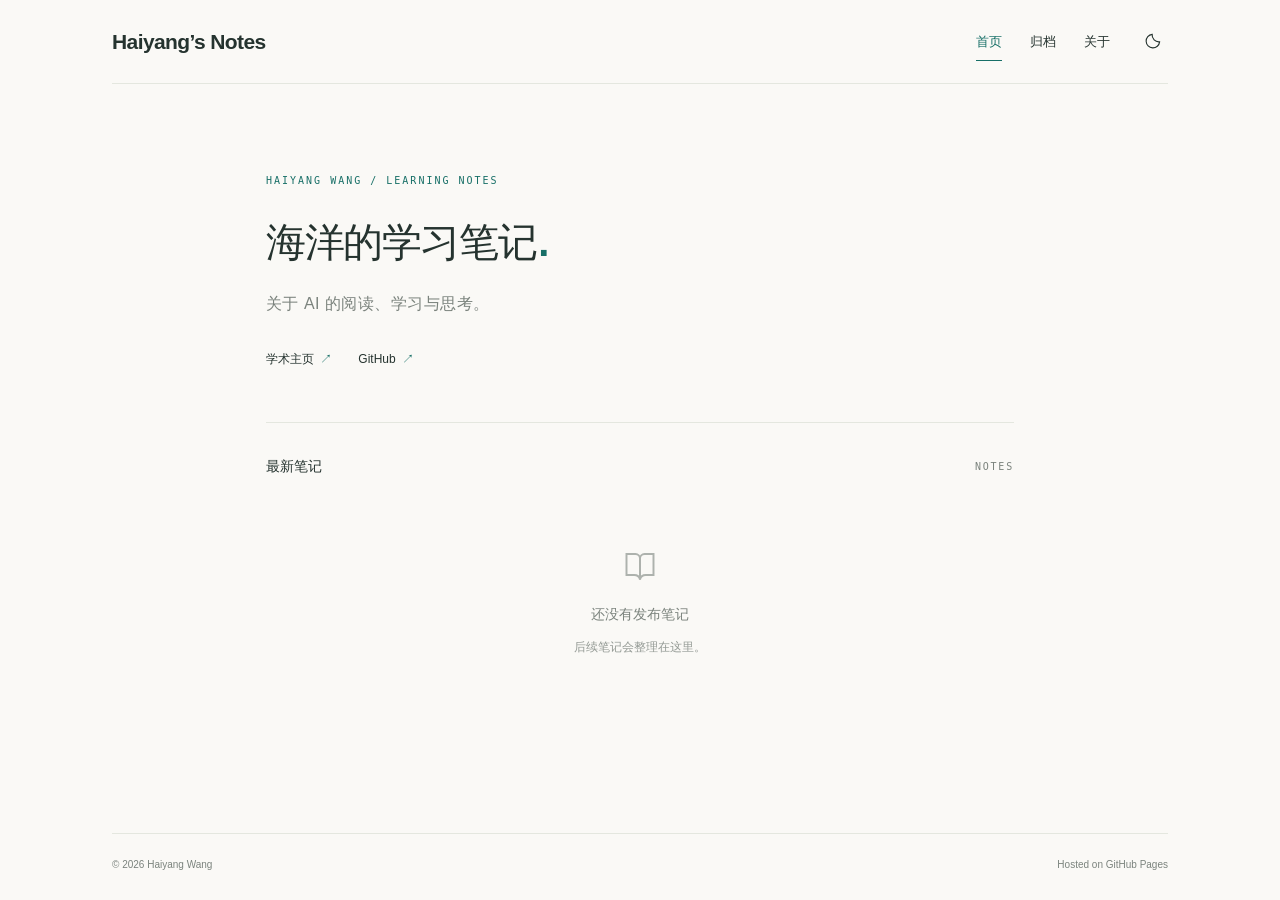
==== site/index.html @ 28d54339 "Add empty learning notes website and GitHub Pages deployment" ====
<!doctype html>
<html lang="zh-CN">
<head>
<meta charset="utf-8"><meta name="viewport" content="width=device-width,initial-scale=1">
<title>首页 · 海洋的学习笔记</title>
<meta name="description" content="汪海洋的学习笔记网站，记录关于 AI 的阅读、学习与思考。">
<meta name="color-scheme" content="light dark">
<link rel="icon" href="./favicon.svg" type="image/svg+xml">
<link rel="stylesheet" href="./styles.css">
<script src="./theme.js" defer></script>
</head>
<body>
<a class="skip-link" href="#main">跳到正文</a>
<header class="site-header"><div class="header-inner"><a class="brand" href="./index.html">Haiyang’s Notes</a><nav aria-label="主导航"><a href="./index.html" aria-current="page">首页</a><a href="./archive.html">归档</a><a href="./about.html">关于</a><button class="theme-toggle" type="button" aria-label="切换深色模式" title="切换深色模式"><svg aria-hidden="true" width="18" height="18" viewBox="0 0 24 24" fill="none" stroke="currentColor" stroke-width="1.5"><path d="M20.8 13.1A9 9 0 0 1 10.9 3.2 9 9 0 1 0 20.8 13.1Z"/></svg></button></nav></div></header>
<main id="main"><section class="intro"><p class="eyebrow">HAIYANG WANG / LEARNING NOTES</p><h1>海洋的学习笔记<span>.</span></h1><p class="subtitle">关于 AI 的阅读、学习与思考。</p><div class="intro-links"><a href="https://haiyang-w.github.io/">学术主页 <span aria-hidden="true">↗</span></a><a href="https://github.com/Haiyang-W/ai-frontier-notes">GitHub <span aria-hidden="true">↗</span></a></div></section><section class="notes" aria-labelledby="notes-title"><div class="section-heading"><h2 id="notes-title">最新笔记</h2><span>NOTES</span></div><div class="empty-state"><svg aria-hidden="true" width="36" height="36" viewBox="0 0 24 24" fill="none" stroke="currentColor" stroke-width="1.3"><path d="M3 4h6a3 3 0 0 1 3 3v14a4 4 0 0 0-4-3H3z"/><path d="M21 4h-6a3 3 0 0 0-3 3v14a4 4 0 0 1 4-3h5z"/></svg><p>还没有发布笔记</p><span>后续笔记会整理在这里。</span></div></section></main>
<footer class="site-footer"><span>© 2026 Haiyang Wang</span><span>Hosted on <a href="https://pages.github.com/">GitHub Pages</a></span></footer>
</body>
</html>
---- site/styles.css ----
:root{color-scheme:light dark;--bg:#faf9f6;--fg:#25332f;--muted:#7b837d;--border:#e4e7df;--accent:#176f67;--panel:#f2f3ed;font-family:-apple-system,BlinkMacSystemFont,"Segoe UI","PingFang SC","Microsoft YaHei",sans-serif;font-synthesis:none}
@media(prefers-color-scheme:dark){:root:not([data-theme=light]){--bg:#191f1d;--fg:#e2e8e2;--muted:#9aa69e;--border:#343f38;--accent:#87c9b9;--panel:#202823}}
:root[data-theme=dark]{--bg:#191f1d;--fg:#e2e8e2;--muted:#9aa69e;--border:#343f38;--accent:#87c9b9;--panel:#202823;color-scheme:dark}:root[data-theme=light]{color-scheme:light}
*{box-sizing:border-box}body{margin:0;min-height:100vh;display:flex;flex-direction:column;background:var(--bg);color:var(--fg);line-height:1.8}a{color:inherit;text-decoration:none}a:hover{color:var(--accent)}a:focus-visible,button:focus-visible{outline:2px solid var(--accent);outline-offset:5px;border-radius:3px}.skip-link{position:fixed;top:-60px;left:16px;background:var(--bg);padding:8px 14px;z-index:10}.skip-link:focus{top:10px}.site-header{padding:0 28px}.header-inner{max-width:1056px;margin:auto;height:84px;border-bottom:1px solid var(--border);display:flex;justify-content:space-between;align-items:center;gap:24px}.brand{font-size:21px;letter-spacing:-.6px;font-weight:650;white-space:nowrap}nav{display:flex;align-items:center;gap:28px;font-size:13px}nav a{padding:7px 0}nav a[aria-current=page]{color:var(--accent);box-shadow:0 1px var(--accent)}.theme-toggle{width:30px;height:30px;padding:5px;border:0;color:var(--fg);background:none;cursor:pointer;display:grid;place-items:center}main{width:100%;max-width:804px;padding:0 28px;margin:0 auto;flex:1}.intro{padding:88px 0 52px;border-bottom:1px solid var(--border)}.eyebrow{font-family:ui-monospace,SFMono-Regular,Menlo,monospace;font-size:10px;font-weight:500;color:var(--accent);letter-spacing:2px;margin:0 0 22px}h1{font-size:40px;letter-spacing:-1.4px;line-height:1.5;margin:0;font-weight:650}h1>span{color:var(--accent);margin-left:2px}.subtitle{font-size:16px;letter-spacing:.03em;color:var(--muted);margin:18px 0 0}.intro-links{display:flex;gap:26px;font-size:12px;margin-top:30px}.intro-links span{color:var(--accent);margin-left:3px}.notes{padding-top:31px}.section-heading{display:flex;align-items:center;justify-content:space-between}.section-heading h2{font-size:14px;font-weight:550;margin:0}.section-heading>span{font:10px ui-monospace,SFMono-Regular,Menlo,monospace;letter-spacing:1.8px;color:var(--muted)}.empty-state{text-align:center;padding:68px 18px 95px;color:var(--muted)}.empty-state svg{display:block;margin:0 auto 18px;color:var(--muted);opacity:.6}.empty-state p{font-size:14px;margin:0 0 5px}.empty-state>span{font-size:12px;opacity:.8}.site-footer{max-width:1056px;width:calc(100% - 56px);margin:28px auto 0;padding:22px 0 26px;border-top:1px solid var(--border);font-size:10px;color:var(--muted);display:flex;justify-content:space-between;gap:20px}.page-intro{padding:76px 0 40px;border-bottom:1px solid var(--border)}.about-copy{padding:30px 0 80px;font-size:15px;line-height:2}.about-copy p{margin:0 0 18px}.about-links{display:flex;gap:25px;margin-top:30px;font-size:13px;color:var(--accent)}
@media(max-width:600px){.site-header{padding:0 22px}.header-inner{height:72px;gap:12px}.brand{font-size:18px}nav{gap:17px;font-size:12px}.theme-toggle{width:24px;height:24px;padding:3px}main{padding:0 24px}.intro{padding:65px 0 38px}h1{font-size:31px;letter-spacing:-.8px}.subtitle{font-size:14px}.eyebrow{font-size:9px;letter-spacing:1.4px}.empty-state{padding:64px 0 78px}.site-footer{width:calc(100% - 48px);font-size:9px}.page-intro{padding-top:60px}}
@media(max-width:350px){.brand{font-size:16px}nav{gap:12px}.site-header{padding:0 16px}}
@media(prefers-reduced-motion:reduce){*{scroll-behavior:auto!important}}
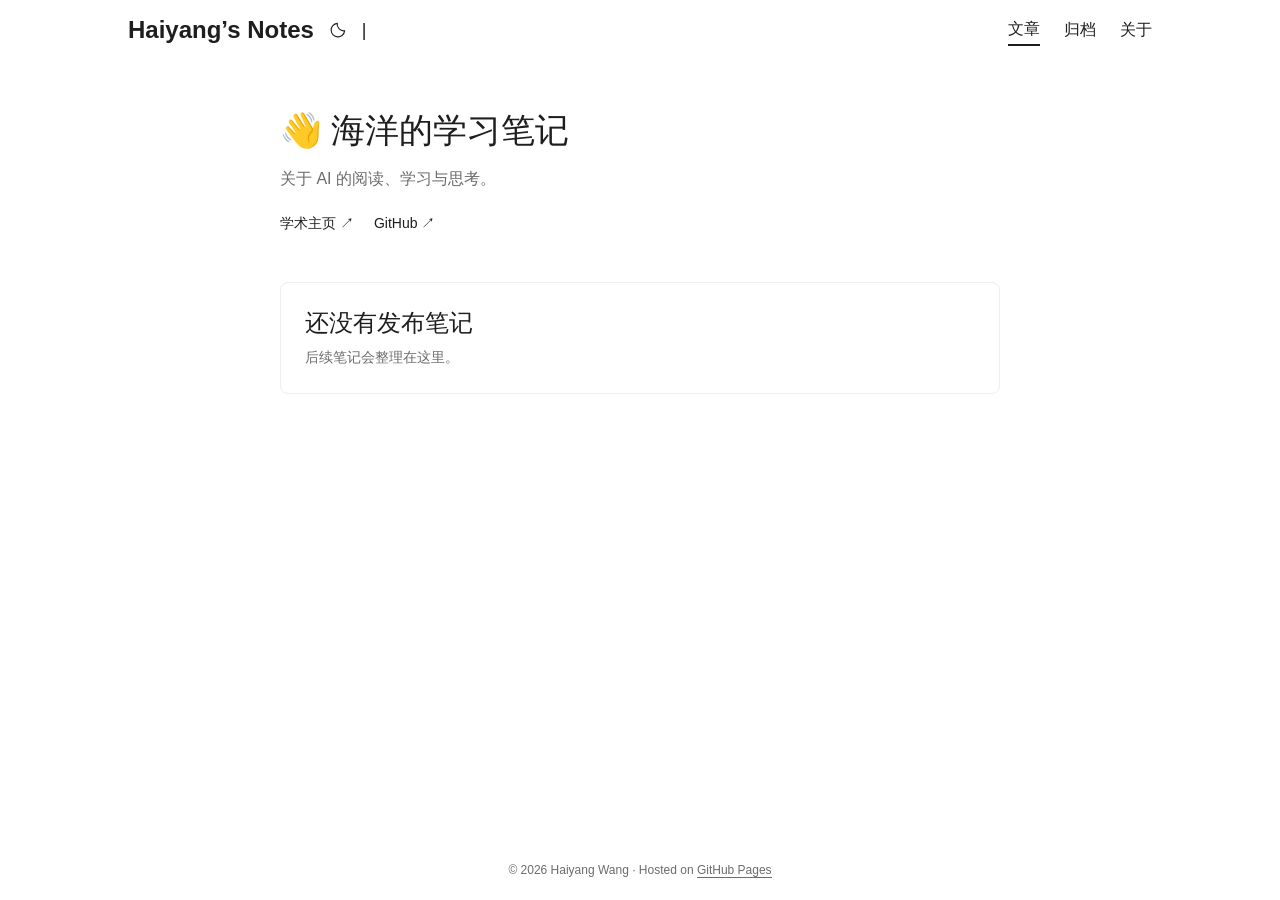
==== commit 490b13ad: "Restyle empty notes site with LilLog-inspired layout" ====
--- a/site/index.html
+++ b/site/index.html
@@ -11,8 +11,8 @@
 </head>
 <body>
 <a class="skip-link" href="#main">跳到正文</a>
-<header class="site-header"><div class="header-inner"><a class="brand" href="./index.html">Haiyang’s Notes</a><nav aria-label="主导航"><a href="./index.html" aria-current="page">首页</a><a href="./archive.html">归档</a><a href="./about.html">关于</a><button class="theme-toggle" type="button" aria-label="切换深色模式" title="切换深色模式"><svg aria-hidden="true" width="18" height="18" viewBox="0 0 24 24" fill="none" stroke="currentColor" stroke-width="1.5"><path d="M20.8 13.1A9 9 0 0 1 10.9 3.2 9 9 0 1 0 20.8 13.1Z"/></svg></button></nav></div></header>
-<main id="main"><section class="intro"><p class="eyebrow">HAIYANG WANG / LEARNING NOTES</p><h1>海洋的学习笔记<span>.</span></h1><p class="subtitle">关于 AI 的阅读、学习与思考。</p><div class="intro-links"><a href="https://haiyang-w.github.io/">学术主页 <span aria-hidden="true">↗</span></a><a href="https://github.com/Haiyang-W/ai-frontier-notes">GitHub <span aria-hidden="true">↗</span></a></div></section><section class="notes" aria-labelledby="notes-title"><div class="section-heading"><h2 id="notes-title">最新笔记</h2><span>NOTES</span></div><div class="empty-state"><svg aria-hidden="true" width="36" height="36" viewBox="0 0 24 24" fill="none" stroke="currentColor" stroke-width="1.3"><path d="M3 4h6a3 3 0 0 1 3 3v14a4 4 0 0 0-4-3H3z"/><path d="M21 4h-6a3 3 0 0 0-3 3v14a4 4 0 0 1 4-3h5z"/></svg><p>还没有发布笔记</p><span>后续笔记会整理在这里。</span></div></section></main>
+<header class="site-header"><div class="header-inner"><div class="logo-group"><a class="brand" href="./index.html">Haiyang’s Notes</a><button class="theme-toggle" type="button" aria-label="切换深色模式" title="切换深色模式"><svg aria-hidden="true" width="18" height="18" viewBox="0 0 24 24" fill="none" stroke="currentColor" stroke-width="1.5"><path d="M20.8 13.1A9 9 0 0 1 10.9 3.2 9 9 0 1 0 20.8 13.1Z"/></svg></button><span class="logo-divider" aria-hidden="true">|</span></div><nav aria-label="主导航"><a href="./index.html" aria-current="page">文章</a><a href="./archive.html">归档</a><a href="./about.html">关于</a></nav></div></header>
+<main id="main"><section class="intro"><h1>👋 海洋的学习笔记</h1><p class="subtitle">关于 AI 的阅读、学习与思考。</p><div class="intro-links"><a href="https://haiyang-w.github.io/">学术主页 <span aria-hidden="true">↗</span></a><a href="https://github.com/Haiyang-W">GitHub <span aria-hidden="true">↗</span></a></div></section><section class="notes" aria-labelledby="notes-title"><div class="empty-state"><h2 id="notes-title">还没有发布笔记</h2><p>后续笔记会整理在这里。</p></div></section></main>
 <footer class="site-footer"><span>© 2026 Haiyang Wang</span><span>Hosted on <a href="https://pages.github.com/">GitHub Pages</a></span></footer>
 </body>
 </html>
--- a/site/styles.css
+++ b/site/styles.css
@@ -1,7 +1,140 @@
-:root{color-scheme:light dark;--bg:#faf9f6;--fg:#25332f;--muted:#7b837d;--border:#e4e7df;--accent:#176f67;--panel:#f2f3ed;font-family:-apple-system,BlinkMacSystemFont,"Segoe UI","PingFang SC","Microsoft YaHei",sans-serif;font-synthesis:none}
-@media(prefers-color-scheme:dark){:root:not([data-theme=light]){--bg:#191f1d;--fg:#e2e8e2;--muted:#9aa69e;--border:#343f38;--accent:#87c9b9;--panel:#202823}}
-:root[data-theme=dark]{--bg:#191f1d;--fg:#e2e8e2;--muted:#9aa69e;--border:#343f38;--accent:#87c9b9;--panel:#202823;color-scheme:dark}:root[data-theme=light]{color-scheme:light}
-*{box-sizing:border-box}body{margin:0;min-height:100vh;display:flex;flex-direction:column;background:var(--bg);color:var(--fg);line-height:1.8}a{color:inherit;text-decoration:none}a:hover{color:var(--accent)}a:focus-visible,button:focus-visible{outline:2px solid var(--accent);outline-offset:5px;border-radius:3px}.skip-link{position:fixed;top:-60px;left:16px;background:var(--bg);padding:8px 14px;z-index:10}.skip-link:focus{top:10px}.site-header{padding:0 28px}.header-inner{max-width:1056px;margin:auto;height:84px;border-bottom:1px solid var(--border);display:flex;justify-content:space-between;align-items:center;gap:24px}.brand{font-size:21px;letter-spacing:-.6px;font-weight:650;white-space:nowrap}nav{display:flex;align-items:center;gap:28px;font-size:13px}nav a{padding:7px 0}nav a[aria-current=page]{color:var(--accent);box-shadow:0 1px var(--accent)}.theme-toggle{width:30px;height:30px;padding:5px;border:0;color:var(--fg);background:none;cursor:pointer;display:grid;place-items:center}main{width:100%;max-width:804px;padding:0 28px;margin:0 auto;flex:1}.intro{padding:88px 0 52px;border-bottom:1px solid var(--border)}.eyebrow{font-family:ui-monospace,SFMono-Regular,Menlo,monospace;font-size:10px;font-weight:500;color:var(--accent);letter-spacing:2px;margin:0 0 22px}h1{font-size:40px;letter-spacing:-1.4px;line-height:1.5;margin:0;font-weight:650}h1>span{color:var(--accent);margin-left:2px}.subtitle{font-size:16px;letter-spacing:.03em;color:var(--muted);margin:18px 0 0}.intro-links{display:flex;gap:26px;font-size:12px;margin-top:30px}.intro-links span{color:var(--accent);margin-left:3px}.notes{padding-top:31px}.section-heading{display:flex;align-items:center;justify-content:space-between}.section-heading h2{font-size:14px;font-weight:550;margin:0}.section-heading>span{font:10px ui-monospace,SFMono-Regular,Menlo,monospace;letter-spacing:1.8px;color:var(--muted)}.empty-state{text-align:center;padding:68px 18px 95px;color:var(--muted)}.empty-state svg{display:block;margin:0 auto 18px;color:var(--muted);opacity:.6}.empty-state p{font-size:14px;margin:0 0 5px}.empty-state>span{font-size:12px;opacity:.8}.site-footer{max-width:1056px;width:calc(100% - 56px);margin:28px auto 0;padding:22px 0 26px;border-top:1px solid var(--border);font-size:10px;color:var(--muted);display:flex;justify-content:space-between;gap:20px}.page-intro{padding:76px 0 40px;border-bottom:1px solid var(--border)}.about-copy{padding:30px 0 80px;font-size:15px;line-height:2}.about-copy p{margin:0 0 18px}.about-links{display:flex;gap:25px;margin-top:30px;font-size:13px;color:var(--accent)}
-@media(max-width:600px){.site-header{padding:0 22px}.header-inner{height:72px;gap:12px}.brand{font-size:18px}nav{gap:17px;font-size:12px}.theme-toggle{width:24px;height:24px;padding:3px}main{padding:0 24px}.intro{padding:65px 0 38px}h1{font-size:31px;letter-spacing:-.8px}.subtitle{font-size:14px}.eyebrow{font-size:9px;letter-spacing:1.4px}.empty-state{padding:64px 0 78px}.site-footer{width:calc(100% - 48px);font-size:9px}.page-intro{padding-top:60px}}
-@media(max-width:350px){.brand{font-size:16px}nav{gap:12px}.site-header{padding:0 16px}}
-@media(prefers-reduced-motion:reduce){*{scroll-behavior:auto!important}}
+:root {
+  color-scheme: light;
+  --bg: #fff;
+  --fg: #1e1e1e;
+  --muted: #6c6c6c;
+  --border: #eee;
+  --panel: #fff;
+  --gap: 24px;
+  font-family: -apple-system, BlinkMacSystemFont, "Segoe UI", Roboto,
+    "Helvetica Neue", "PingFang SC", "Microsoft YaHei", sans-serif;
+  font-synthesis: none;
+}
+@media (prefers-color-scheme: dark) {
+  :root:not([data-theme=light]) {
+    color-scheme: dark;
+    --bg: #1d1e20;
+    --fg: #dadadb;
+    --muted: #9b9c9d;
+    --border: #333;
+    --panel: #2e2e33;
+  }
+}
+:root[data-theme=dark] {
+  color-scheme: dark;
+  --bg: #1d1e20;
+  --fg: #dadadb;
+  --muted: #9b9c9d;
+  --border: #333;
+  --panel: #2e2e33;
+}
+:root[data-theme=light] { color-scheme: light; }
+* { box-sizing: border-box; }
+body {
+  margin: 0;
+  min-height: 100vh;
+  display: flex;
+  flex-direction: column;
+  background: var(--bg);
+  color: var(--fg);
+  font-size: 16px;
+  line-height: 1.6;
+  overflow-wrap: break-word;
+}
+a { color: inherit; text-decoration: none; }
+a:hover { text-decoration: underline; text-underline-offset: 4px; }
+a:focus-visible, button:focus-visible {
+  outline: 2px solid var(--fg);
+  outline-offset: 5px;
+  border-radius: 3px;
+}
+.skip-link {
+  position: fixed;
+  top: -60px;
+  left: 16px;
+  background: var(--bg);
+  padding: 8px 14px;
+  z-index: 10;
+}
+.skip-link:focus { top: 10px; }
+.site-header { padding: 0 var(--gap); }
+.header-inner {
+  max-width: 1024px;
+  min-height: 60px;
+  margin: auto;
+  display: flex;
+  justify-content: space-between;
+  align-items: center;
+  gap: 24px;
+}
+.logo-group { display: flex; align-items: center; gap: 12px; }
+.brand { font-size: 24px; font-weight: 700; white-space: nowrap; }
+.brand:hover { text-decoration: none; }
+.logo-divider { font-size: 18px; font-weight: 400; }
+nav { display: flex; align-items: center; gap: 24px; font-size: 16px; }
+nav a { padding: 2px 0; white-space: nowrap; }
+nav a[aria-current=page] { font-weight: 500; border-bottom: 2px solid var(--fg); }
+nav a:hover { text-decoration: none; }
+.theme-toggle {
+  width: 24px;
+  height: 30px;
+  padding: 3px;
+  border: 0;
+  color: var(--fg);
+  background: none;
+  cursor: pointer;
+  display: grid;
+  place-items: center;
+}
+main {
+  width: 100%;
+  max-width: 768px;
+  padding: var(--gap);
+  margin: 0 auto;
+  flex: 1;
+}
+.intro { margin: 24px 0 48px; }
+h1 { font-size: 34px; line-height: 1.3; margin: 0; font-weight: 700; }
+.subtitle { color: var(--muted); font-size: 16px; margin: 14px 0; }
+.intro-links { display: flex; gap: 20px; font-size: 14px; margin-top: 20px; }
+.notes { margin: 0; }
+.empty-state {
+  padding: 24px;
+  background: var(--panel);
+  border: 1px solid var(--border);
+  border-radius: 8px;
+  margin-bottom: 24px;
+}
+.empty-state h2 { font-size: 24px; font-weight: 700; line-height: 1.3; margin: 0; }
+.empty-state p { color: var(--muted); font-size: 14px; margin: 8px 0 0; }
+.empty-state > span { color: var(--muted); font-size: 14px; }
+.site-footer {
+  width: 100%;
+  max-width: 768px;
+  margin: 0 auto;
+  padding: 18px var(--gap);
+  font-size: 12px;
+  line-height: 24px;
+  color: var(--muted);
+  text-align: center;
+}
+.site-footer span + span::before { content: " · "; }
+.site-footer a { border-bottom: 1px solid var(--muted); }
+.site-footer a:hover { color: var(--fg); text-decoration: none; }
+.page-intro { margin: 16px 0 32px; }
+.about-copy { font-size: 16px; line-height: 1.8; }
+.about-copy p { margin: 0 0 20px; }
+.about-links { display: flex; gap: 24px; margin-top: 28px; font-size: 14px; }
+@media (max-width: 600px) {
+  :root { --gap: 14px; }
+  .header-inner { flex-wrap: wrap; gap: 0 20px; }
+  .logo-group { min-height: 60px; }
+  nav { min-height: 44px; gap: 24px; }
+  .intro { margin: 24px 0 38px; }
+  h1 { font-size: 30px; }
+  .empty-state { padding: 20px; }
+  .empty-state h2 { font-size: 22px; }
+}
+@media (prefers-reduced-motion: reduce) {
+  * { scroll-behavior: auto !important; }
+}
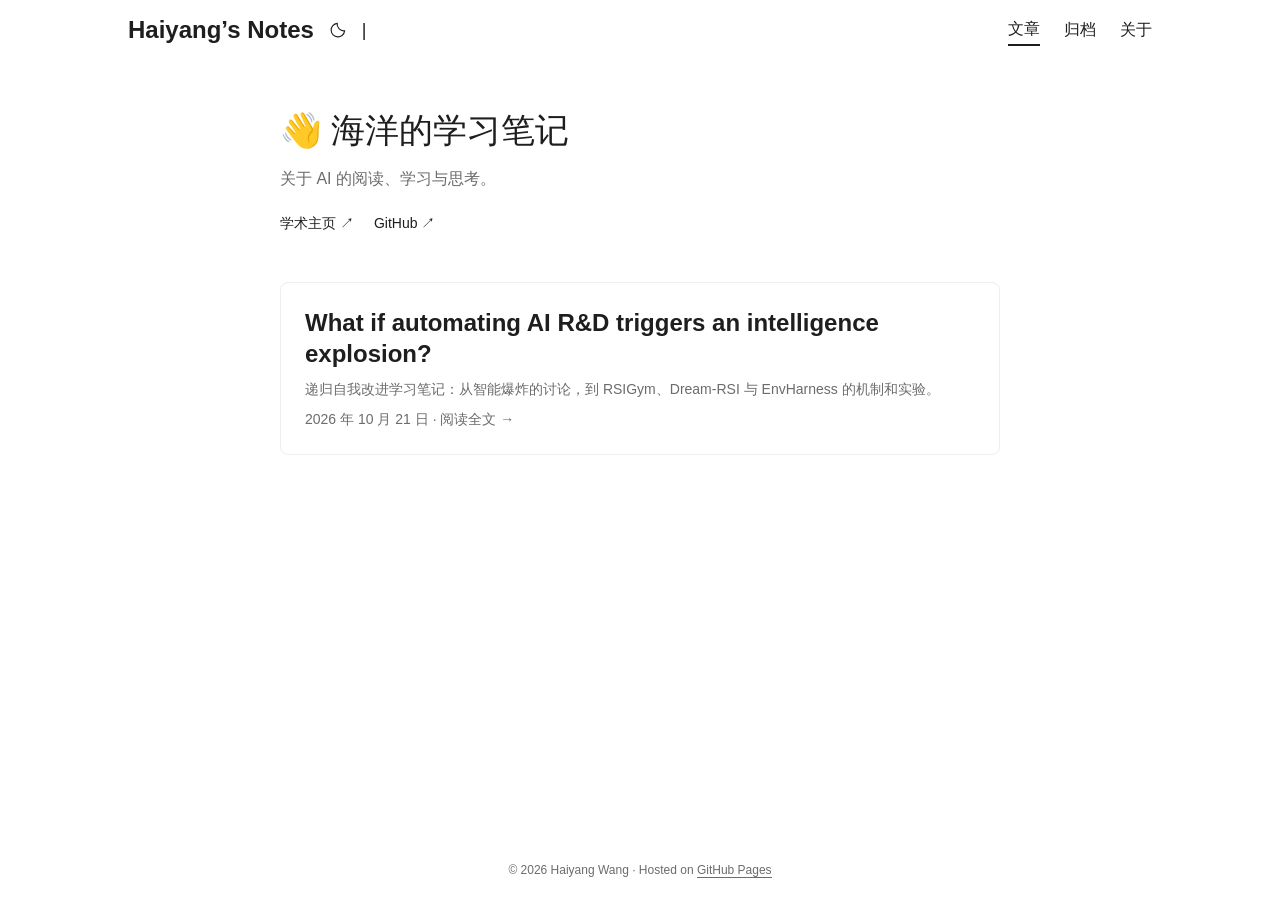
==== commit db37d237: "Link recursive self-improvement notes from site homepage" ====
--- a/site/index.html
+++ b/site/index.html
@@ -12,7 +12,13 @@
 <body>
 <a class="skip-link" href="#main">跳到正文</a>
 <header class="site-header"><div class="header-inner"><div class="logo-group"><a class="brand" href="./index.html">Haiyang’s Notes</a><button class="theme-toggle" type="button" aria-label="切换深色模式" title="切换深色模式"><svg aria-hidden="true" width="18" height="18" viewBox="0 0 24 24" fill="none" stroke="currentColor" stroke-width="1.5"><path d="M20.8 13.1A9 9 0 0 1 10.9 3.2 9 9 0 1 0 20.8 13.1Z"/></svg></button><span class="logo-divider" aria-hidden="true">|</span></div><nav aria-label="主导航"><a href="./index.html" aria-current="page">文章</a><a href="./archive.html">归档</a><a href="./about.html">关于</a></nav></div></header>
-<main id="main"><section class="intro"><h1>👋 海洋的学习笔记</h1><p class="subtitle">关于 AI 的阅读、学习与思考。</p><div class="intro-links"><a href="https://haiyang-w.github.io/">学术主页 <span aria-hidden="true">↗</span></a><a href="https://github.com/Haiyang-W">GitHub <span aria-hidden="true">↗</span></a></div></section><section class="notes" aria-labelledby="notes-title"><div class="empty-state"><h2 id="notes-title">还没有发布笔记</h2><p>后续笔记会整理在这里。</p></div></section></main>
+<main id="main"><section class="intro"><h1>👋 海洋的学习笔记</h1><p class="subtitle">关于 AI 的阅读、学习与思考。</p><div class="intro-links"><a href="https://haiyang-w.github.io/">学术主页 <span aria-hidden="true">↗</span></a><a href="https://github.com/Haiyang-W">GitHub <span aria-hidden="true">↗</span></a></div></section><section class="notes" aria-label="已发布笔记">
+<article class="empty-state" aria-labelledby="rsi-title">
+<h2 id="rsi-title"><a href="./rsi-talk/">What if automating AI R&amp;D triggers an intelligence explosion?</a></h2>
+<p>递归自我改进学习笔记：从智能爆炸的讨论，到 RSIGym、Dream-RSI 与 EnvHarness 的机制和实验。</p>
+<p><time datetime="2026-10-21">2026 年 10 月 21 日</time> · <a href="./rsi-talk/">阅读全文 →</a></p>
+</article>
+</section></main>
 <footer class="site-footer"><span>© 2026 Haiyang Wang</span><span>Hosted on <a href="https://pages.github.com/">GitHub Pages</a></span></footer>
 </body>
 </html>
